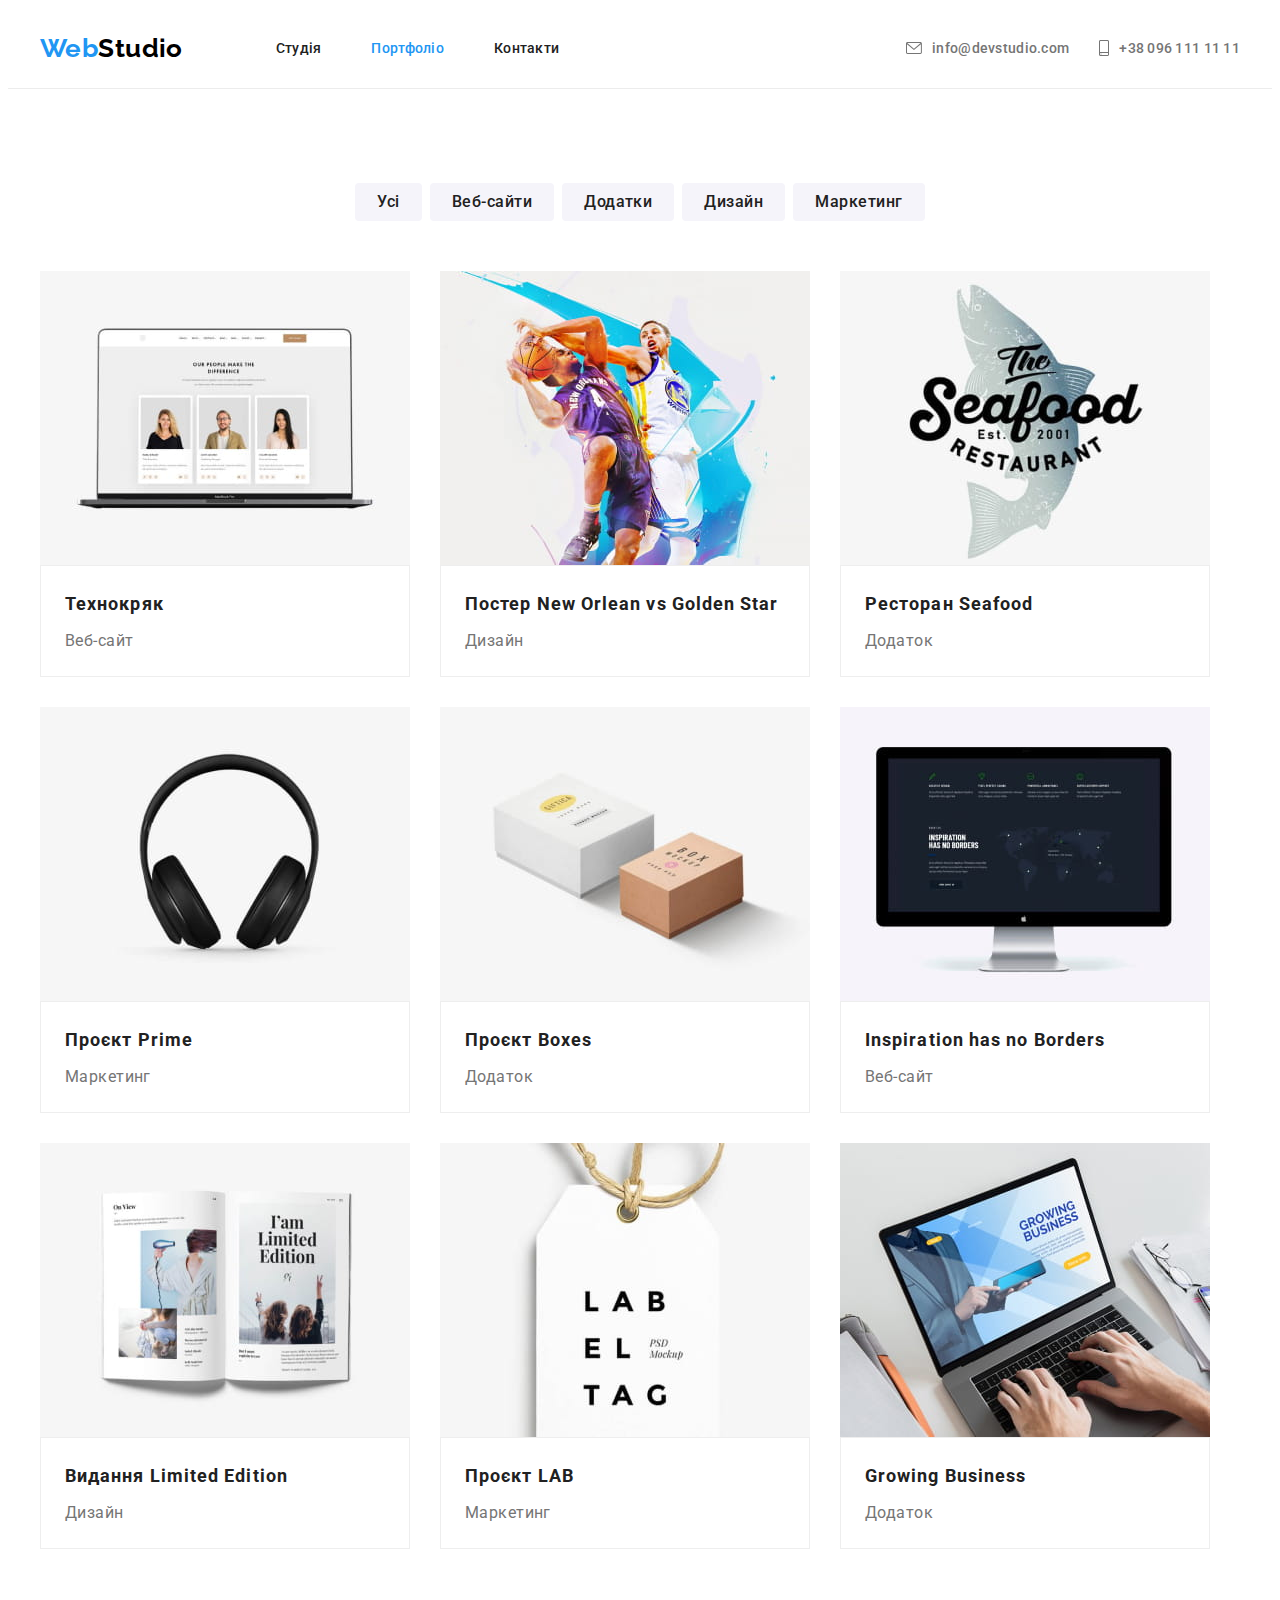
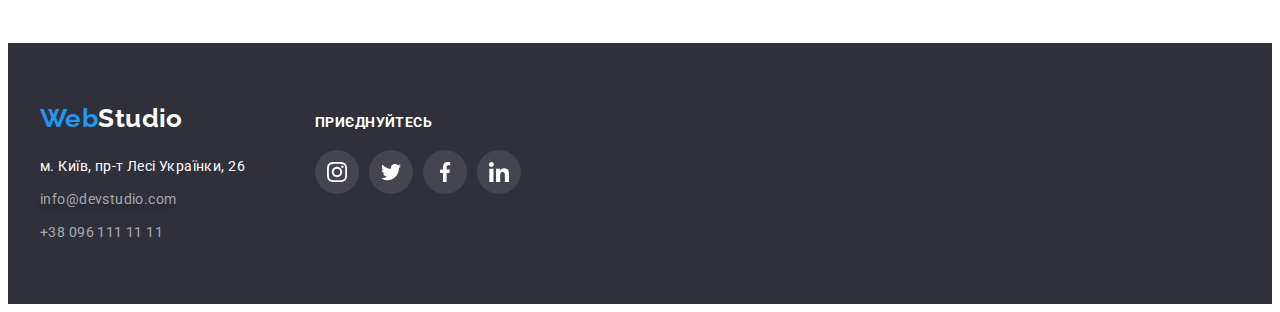
==== portfolio.html @ f2ac4318 "Initial commit" ====
<!DOCTYPE html>
<html lang="uk">
  <head>
    <meta charset="UTF-8" />
    <meta http-equiv="X-UA-Compatible" content="IE=edge" />
    <meta name="viewport" content="width=device-width, initial-scale=1.0" />
    <!-- Favicon end -->
    <title>Portfolio</title>
    <!-- Fonts -->
    <link rel="preconnect" href="https://fonts.googleapis.com" />
    <link rel="preconnect" href="https://fonts.gstatic.com" crossorigin />
    <link
      href="https://fonts.googleapis.com/css2?family=Raleway:wght@700&family=Roboto:wght@400;500;700;900&display=swap"
      rel="stylesheet"
    />
    <!-- Modern-normalize -->
    <link
      rel="stylesheet"
      href="https://cdnjs.cloudflare.com/ajax/libs/modern-normalize/1.1.0/modern-normalize.min.css"
      integrity="sha512-wpPYUAdjBVSE4KJnH1VR1HeZfpl1ub8YT/NKx4PuQ5NmX2tKuGu6U/JRp5y+Y8XG2tV+wKQpNHVUX03MfMFn9Q=="
      crossorigin="anonymous"
      referrerpolicy="no-referrer"
    />
    <!-- Custom styles -->
    <link rel="stylesheet" href="./css/styles.css" />
  </head>
  <body>
    <header class="header header-portfolio">
      <div class="container header-container">
        <a class="link-logo" href="./index.html">Web<span class="word">Studio</span></a>
        <nav class="nav">
          <ul class="list header-list">
            <li class="list-item"><a class="link-nav link" href="./index.html">Студія</a></li>
            <li class="list-item"
              ><a class="link-nav active link" href="./portfolio.html">Портфоліо</a></li
            >
            <li class="list-item"><a class="link-nav link" href="#contacts">Контакти</a></li>
          </ul>
        </nav>
        <div class="header-group">
          <ul class="header-contacts list">
            <li class="header-contacts-item">
              <a class="header-contacts-link link" href="mailto:info@devstudio.com">
                <svg class="contacts-icon" width="16" height="12">
                  <use class="contacts-icon" href="./images/icons.svg#envelope"></use>
                </svg>
                info@devstudio.com
              </a>
            </li>
            <li class="header-contacts-item">
              <a class="header-contacts-link link" href="tel:+380961111111">
                <svg class="contacts-icon" width="10" height="16">
                  <use href="./images/icons.svg#smartphone"></use>
                </svg>
                +38 096 111 11 11
              </a>
            </li>
          </ul>
        </div>
      </div>
    </header>
    <main>
      <!-- Секція портфоліо -->
      <section class="section section-portfolio">
        <div class="container portfolio-container">
          <h1 class="visually-hidden">Портфоліо</h1>
          <ul class="list list-btn-portfolio">
            <li class="list-btn-item"><button class="item-btn btn" type="button">Усі</button></li>
            <li class="list-btn-item"
              ><button class="item-btn btn" type="button">Веб-сайти</button></li
            >
            <li class="list-btn-item"
              ><button class="item-btn btn" type="button">Додатки</button></li
            >
            <li class="list-btn-item"
              ><button class="item-btn btn" type="button">Дизайн</button></li
            >
            <li class="list-btn-item"
              ><button class="item-btn btn" type="button">Маркетинг</button></li
            >
          </ul>
          <ul class="list portfolio-card">
            <li class="card-item">
              <a
                class="portfolio-card-link link"
                href="#"
                target="_blank"
                rel="noopener noreferrer"
              >
                <img
                  class="img"
                  src="./images/портфоліо/img-1.jpg"
                  alt="people who working in our company"
                  width="370"
                  height="294"
                />
                <div class="portfolio-card-container">
                  <h2 class="img-name">Технокряк</h2>
                  <p class="subtitle-img">Веб-сайт</p>
                </div>
              </a>
            </li>
            <li class="card-item">
              <a
                class="portfolio-card-link link"
                href="#"
                target="_blank"
                rel="noopener noreferrer"
              >
                <img
                  class="img"
                  src="./images/портфоліо/img-2.jpg"
                  alt="two men are plaing basketball"
                  width="370"
                  height="294"
                />
                <div class="portfolio-card-container">
                  <h2 class="img-name">Постер <span lang="en">New Orlean vs Golden Star</span></h2>
                  <p class="subtitle-img">Дизайн</p>
                </div>
              </a>
            </li>
            <li class="card-item">
              <a
                class="portfolio-card-link link"
                href="#"
                target="_blank"
                rel="noopener noreferrer"
              >
                <img
                  class="img"
                  src="./images/портфоліо/img-3.jpg"
                  alt="seafoot restaurant logo"
                  width="370"
                  height="294"
                />
                <div class="portfolio-card-container">
                  <h2 class="img-name">Ресторан <span lang="en">Seafood</span></h2>
                  <p class="subtitle-img">Додаток</p>
                </div>
              </a>
            </li>
            <li class="card-item">
              <a
                class="portfolio-card-link link"
                href="#"
                target="_blank"
                rel="noopener noreferrer"
              >
                <img
                  class="img"
                  src="./images/портфоліо/img-4.jpg"
                  alt="headphones"
                  width="370"
                  height="294"
                />
                <div class="portfolio-card-container">
                  <h2 class="img-name">Проєкт <span lang="en">Prime</span></h2>
                  <p class="subtitle-img">Маркетинг</p>
                </div>
              </a>
            </li>
            <li class="card-item">
              <a
                class="portfolio-card-link link"
                href="#"
                target="_blank"
                rel="noopener noreferrer"
              >
                <img
                  class="img"
                  src="./images/портфоліо/img-5.jpg"
                  alt="two boxes"
                  width="370"
                  height="294"
                />
                <div class="portfolio-card-container">
                  <h2 class="img-name">Проєкт <span lang="en">Boxes</span></h2>
                  <p class="subtitle-img">Додаток</p>
                </div>
              </a>
            </li>
            <li class="card-item">
              <a
                class="portfolio-card-link link"
                href="#"
                target="_blank"
                rel="noopener noreferrer"
              >
                <img
                  class="img"
                  src="./images/портфоліо/img-6.jpg"
                  alt="the monitor"
                  width="370"
                  height="294"
                />
                <div class="portfolio-card-container">
                  <h2 class="img-name"><span lang="en">Inspiration has no Borders</span></h2>
                  <p class="subtitle-img">Веб-сайт</p>
                </div>
              </a>
            </li>
            <li class="card-item">
              <a
                class="portfolio-card-link link"
                href="#"
                target="_blank"
                rel="noopener noreferrer"
              >
                <img
                  class="img"
                  src="./images/портфоліо/img-7.jpg"
                  alt="the magazin"
                  width="370"
                  height="294"
                />
                <div class="portfolio-card-container">
                  <h2 class="img-name">Видання <span lang="en">Limited Edition</span></h2>
                  <p class="subtitle-img">Дизайн</p>
                </div>
              </a>
            </li>
            <li class="card-item">
              <a
                class="portfolio-card-link link"
                href="#"
                target="_blank"
                rel="noopener noreferrer"
              >
                <img
                  class="img"
                  src="./images/портфоліо/img-8.jpg"
                  alt="the label"
                  width="370"
                  height="294"
                />
                <div class="portfolio-card-container">
                  <h2 class="img-name">Проєкт <span lang="en">LAB</span></h2>
                  <p class="subtitle-img">Маркетинг</p>
                </div>
              </a>
            </li>
            <li class="card-item">
              <a
                class="portfolio-card-link link"
                href="#"
                target="_blank"
                rel="noopener noreferrer"
              >
                <img
                  class="img"
                  src="./images/портфоліо/img-9.jpg"
                  alt="the laptop"
                  width="370"
                  height="294"
                />
                <div class="portfolio-card-container">
                  <h2 class="img-name"><span lang="en">Growing Business</span></h2>
                  <p class="subtitle-img">Додаток</p>
                </div>
              </a>
            </li>
          </ul>
        </div>
      </section>
    </main>
    <!-- Footer -->
    <footer class="footer">
      <div class="container footer-container">
        <div class="container-address">
          <a class="link-logo" href="./index.html">Web<span class="word">Studio</span></a>
          <address class="contacts-address" id="contacts">
            <ul class="list contacts-list">
              <li class="contacts-item">
                <a
                  class="link-address link"
                  href="https://goo.gl/maps/eVXacCDSB5PppbcJ8"
                  target="_blank"
                  rel="noopener noreferrer"
                >
                  м. Київ, пр-т Лесі Українки, 26
                </a>
              </li>
              <li class="contacts-item">
                <a class="link-mail link" href="mailto:info@devstudio.com">info@devstudio.com</a>
              </li>
              <li class="contacts-item">
                <a class="link-tel link" href="tel:+380961111111">+38 096 111 11 11</a>
              </li>
            </ul>
          </address>
        </div>
        <div>
          <p class="desc footer-desc">приєднуйтесь</p>
          <ul class="footer-icon-list list">
            <li class="footer-icon-item">
              <a
                class="footer-icon-link link"
                href="https://instagram.com"
                target="_blank"
                rel="noopener noreferrer"
                aria-label="Instagram"
              >
                <svg class="footer-icon" width="20" height="20">
                  <use href="./images/icons.svg#instagram"></use>
                </svg>
              </a>
            </li>
            <li class="footer-icon-item">
              <a
                class="footer-icon-link link"
                href="https://twitter.com"
                target="_blank"
                rel="noopener noreferrer"
                aria-label="twitter"
              >
                <svg class="footer-icon" width="20" height="20">
                  <use href="./images/icons.svg#twitter"></use>
                </svg>
              </a>
            </li>
            <li class="footer-icon-item">
              <a
                class="footer-icon-link link"
                href="https://facebook.com"
                target="_blank"
                rel="noopener noreferrer"
                aria-label="facebook"
              >
                <svg class="footer-icon" width="20" height="20">
                  <use href="./images/icons.svg#facebook"></use>
                </svg>
              </a>
            </li>
            <li class="footer-icon-item">
              <a
                class="footer-icon-link link"
                href="https://linkedin.com"
                target="_blank"
                rel="noopener noreferrer"
                aria-label="linkedin"
              >
                <svg class="footer-icon" width="20" height="20">
                  <use href="./images/icons.svg#linkedin"></use>
                </svg>
              </a>
            </li>
          </ul>
        </div>
      </div>
    </footer>
  </body>
</html>
---- css/styles.css ----
:root {
  /* Fonts */
  --main-font: Roboto, sans-serif;
  --secondary-font: Raleway, sans-serif;

  /* Text colors */
  --main-txt-cl: #212121;
  --accent-txt-cl: #2196f3;
  --secondary-txt-cl: #757575;
  --white-txt-cl: #ffffff;
  --black-txt-cl: #000000;
  --white-txt-cl-60: rgba(255, 255, 255, 0.6);

  /* Background colors */
  --accent-bg-cl: #2196f3;
  --main-bg-cl: #2f303a;
  --secondary-bg-cl: #f5f5f5;
  --light-bg-cl: #f5f4fa;
  --white-bg-cl: #ffffff;

  /* Icons colors */
  --light-ic-cl: #afb1b8;
  --grey-ic-cl: #444551;

  /* Others */
}

body {
  font-family: var(--main-font);
  color: var(--main-txt-cl);
  background-color: #ffffff;
  font-size: 14px;
  letter-spacing: 0.03em;
}

/* Resert */
h1,
h2,
h3,
h4,
h5,
h6,
p {
  margin: 0;
}

address {
  font-style: normal;
}

button {
  display: block;
  cursor: pointer;
  border: none;
  border-radius: 4px;
}

.section {
  padding-top: 94px;
  padding-bottom: 94px;
}

.container {
  width: 1200px;
  padding-left: 15px;
  padding-right: 15px;
  margin-left: auto;
  margin-right: auto;
}

img {
  display: block;
  max-width: 100%;
  height: auto;
}

.visually-hidden {
  position: absolute;
  width: 1px;
  height: 1px;
  margin: -1px;
  border: 0;
  padding: 0;

  white-space: nowrap;
  clip-path: inset(100%);
  clip: rect(0 0 0 0);
  overflow: hidden;
}

.link,
.link-logo {
  text-decoration: none;
  color: currentColor;
}

.list {
  list-style: none;

  margin: 0;
  padding: 0;
}

/* header */

.header-container {
  display: flex;
  align-items: center;
}

.header .link-logo {
  font-family: var(--secondary-font);
  font-weight: 700;
  font-size: 26px;
  line-height: calc(31 / 26);
  color: var(--accent-txt-cl);

  margin-right: 93px;
}

.word {
  color: var(--black-txt-cl);
}

.header .nav {
  margin-right: auto;
}

.header-list {
  display: flex;
  align-items: center;
  gap: 50px;
}

.header .link {
  display: flex;
  align-items: center;

  font-weight: 500;
  line-height: calc(16 / 14);
  letter-spacing: 0.02em;

  padding-top: 32px;
  padding-bottom: 32px;
}

.header .link:hover,
.header .link:focus {
  color: var(--accent-txt-cl);
}

.header-contacts {
  display: flex;
  align-items: center;
  gap: 30px;
}

.header-group .link {
  color: var(--secondary-txt-cl);
}

.link-nav.active {
  color: var(--accent-txt-cl);
}

.header-group .link:hover,
.header-group .link:focus {
  color: var(--accent-txt-cl);
  text-shadow: 0px 4px 4px rgba(0, 0, 0, 0.25);
}

.header-contacts-link {
  display: flex;
  align-items: baseline;
}

.contacts-icon {
  margin-right: 10px;
  fill: currentColor;
}

/* Герой */

.section-hero {
  height: 600px;
  max-width: 1600px;

  background-image: linear-gradient(to right, rgba(47, 48, 58, 0.4), rgba(47, 48, 58, 0.4)),
    url(../images/герой/hero.jpg);
  background-size: cover;
  background-position: center;
  background-repeat: no-repeat;
  background-color: var(--main-bg-cl);

  padding-top: 200px;
  padding-bottom: 200px;
  margin-right: auto;
  margin-left: auto;
}

.main-title {
  font-weight: 900;
  font-size: 44px;
  line-height: calc(60 / 44);
  text-align: center;
  letter-spacing: 0.06em;
  text-transform: uppercase;

  width: 696px;

  color: var(--white-txt-cl);

  margin: 0 auto;
  margin-bottom: 30px;
}

.btn {
  font-family: inherit;
  font-weight: 700;
  font-size: 16px;
  line-height: calc(30 / 16);
  letter-spacing: 0.06em;

  background-color: var(--accent-txt-cl);
  color: var(--white-txt-cl);
  border-color: transparent;
}

.section-hero .btn {
  min-width: 216px;

  box-shadow: 0px 4px 4px rgba(0, 0, 0, 0.15);

  margin: 0 auto;
  padding: 10px 32px;
}

/* Особливості */

.features-list {
  display: flex;
  gap: 30px;
}

.features-box {
  display: flex;
  align-items: center;
  justify-content: center;

  width: 270px;
  height: 120px;

  background-color: var(--light-bg-cl);

  margin-bottom: 30px;
}

.section-features .title {
  font-weight: 700;
  line-height: calc(16 / 14);
  text-transform: uppercase;
  font-size: 14px;

  margin-bottom: 10px;
}

.section-features .desc {
  line-height: calc(24 / 14);

  color: var(--secondary-txt-cl);
}

.section-features .list-item {
  width: 270px;
}

/* Чим ми займаємося */

.section-work {
  padding-top: 0;
}

.section-work .section-title {
  font-weight: 700;
  font-size: 36px;
  line-height: calc(42 / 36);
  text-align: center;

  margin-bottom: 50px;
}

.work-list {
  display: flex;
  gap: 30px;
}

/* Наша команда */

.section-team {
  background-color: var(--light-bg-cl);
}

.section-team .section-title {
  font-weight: 700;
  font-size: 36px;
  line-height: calc(42 / 36);
  text-align: center;

  margin-bottom: 50px;
}

.team-list {
  display: flex;
  gap: 30px;
}

.team-item {
  background: var(--white-bg-cl);
  box-shadow: 0px 1px 3px rgba(0, 0, 0, 0.12), 0px 1px 1px rgba(0, 0, 0, 0.14),
    0px 2px 1px rgba(0, 0, 0, 0.2);

  border-radius: 0px 0px 4px 4px;
}

.team-name-container {
  padding-top: 30px;
  padding-bottom: 30px;
}

.section-team .team-name {
  font-weight: 500;
  font-size: 16px;
  line-height: calc(19 / 16);
  text-align: center;
  letter-spacing: 0.03em;

  margin-bottom: 10px;
}

.section-team .subtitle {
  font-size: 16px;
  line-height: calc(19 / 16);
  text-align: center;

  color: var(--secondary-txt-cl);

  margin-bottom: 16px;
}

.socials {
  display: flex;
  gap: 10px;
  justify-content: center;
}

.socials-link {
  display: flex;
  justify-content: center;
  align-items: center;

  width: 44px;
  height: 44px;

  color: var(--light-ic-cl);
  background-color: var(--white-bg-cl);

  border-radius: 50%;
}

.socials-icon {
  fill: currentColor;
}

.socials-link:hover,
.socials-link:focus {
  color: var(--white-bg-cl);
  background-color: var(--accent-bg-cl);
}

/* Постійні клієнти */

.section-clients .section-title {
  font-weight: 700;
  font-size: 36px;
  line-height: calc(42 / 36);
  text-align: center;

  margin-bottom: 50px;
}

.clients-list {
  display: flex;
  gap: 30px;

  margin-right: auto;
  margin-left: auto;
}

.client-link {
  display: flex;
  justify-content: center;
  align-items: center;

  width: 170px;
  height: 92px;

  border: 1px solid var(--light-ic-cl);
  color: var(--light-ic-cl);
  background-color: var(--white-bg-cl);

  border-radius: 4px;
}

.clients-icon {
  fill: currentColor;
}

.client-link:hover,
.client-link:focus {
  color: var(--accent-txt-cl);
  border: 1px solid var(--accent-bg-cl);
}

/* footer */

.footer {
  background-color: var(--main-bg-cl);

  padding-top: 60px;
  padding-bottom: 60px;
}

.footer-container {
  display: flex;
  align-items: baseline;
}

.container-address {
  margin-right: 70px;
}

.footer .link-logo {
  display: block;

  font-family: var(--secondary-font);
  font-weight: 700;
  font-size: 26px;
  line-height: calc(31 / 26);

  color: var(--accent-txt-cl);

  margin-bottom: 20px;
}

.footer .word {
  color: var(--white-txt-cl);
}

.contacts-address {
  line-height: calc(24 / 14);
}

.contacts-item:not(:last-child) {
  margin-bottom: 9px;
}

.link-address {
  color: var(--white-txt-cl);
}

.link-mail {
  color: var(--white-txt-cl-60);

  text-shadow: 0px 4px 4px rgba(0, 0, 0, 0.25);
}

.link-tel {
  color: var(--white-txt-cl-60);
}

.footer .link:hover,
.footer .link:focus {
  color: var(--accent-txt-cl);
}

.footer-desc {
  font-weight: 700;
  line-height: calc(16 / 14);
  text-transform: uppercase;

  color: var(--white-txt-cl);

  margin-bottom: 20px;
}

.footer-icon-list {
  display: flex;
  gap: 10px;
}

.footer-icon-link {
  display: flex;
  justify-content: center;
  align-items: center;

  width: 44px;
  height: 44px;

  background-color: var(--grey-ic-cl);

  border-radius: 50%;
}

.footer-icon-link:hover,
.footer-icon-link:focus {
  background-color: var(--accent-bg-cl);
}

.footer-icon {
  fill: var(--white-txt-cl);
}

/* Портфоліо */

.header-portfolio {
  border-bottom: 1px solid #ececec;
}

.list-btn-portfolio {
  display: flex;
  gap: 8px;
  justify-content: center;

  margin-bottom: 50px;
}

.item-btn {
  font-weight: 500;
  font-size: 16px;
  line-height: calc(26 / 16);
  letter-spacing: 0.03em;
  text-align: center;

  color: var(--main-txt-cl);
  background-color: var(--light-bg-cl);

  padding: 6px 22px;
}

.item-btn:hover,
.item-btn:focus {
  color: var(--white-txt-cl);
  background-color: var(--accent-bg-cl);
  box-shadow: 0px 3px 1px rgba(0, 0, 0, 0.1), 0px 1px 2px rgba(0, 0, 0, 0.08),
    0px 2px 2px rgba(0, 0, 0, 0.12);
}

.portfolio-card {
  display: flex;
  flex-wrap: wrap;
  gap: 30px;
}

.portfolio-card-container {
  background: var(--white-bg-cl);

  border: 1px solid #eeeeee;

  padding-top: 20px;
  padding-right: 24px;
  padding-bottom: 20px;
  padding-left: 24px;
}

.portfolio-card-link {
  display: block;
}

.portfolio-card-link:hover,
.portfolio-card-link:focus {
  box-shadow: 0px 1px 1px rgba(0, 0, 0, 0.12), 0px 4px 4px rgba(0, 0, 0, 0.06),
    1px 4px 6px rgba(0, 0, 0, 0.16);
}

.img-name {
  font-weight: 700;
  font-size: 18px;
  line-height: calc(36 / 18);
  letter-spacing: 0.06em;

  margin-bottom: 4px;
}

.subtitle-img {
  font-size: 16px;
  line-height: calc(30 / 16);

  color: var(--secondary-txt-cl);
}
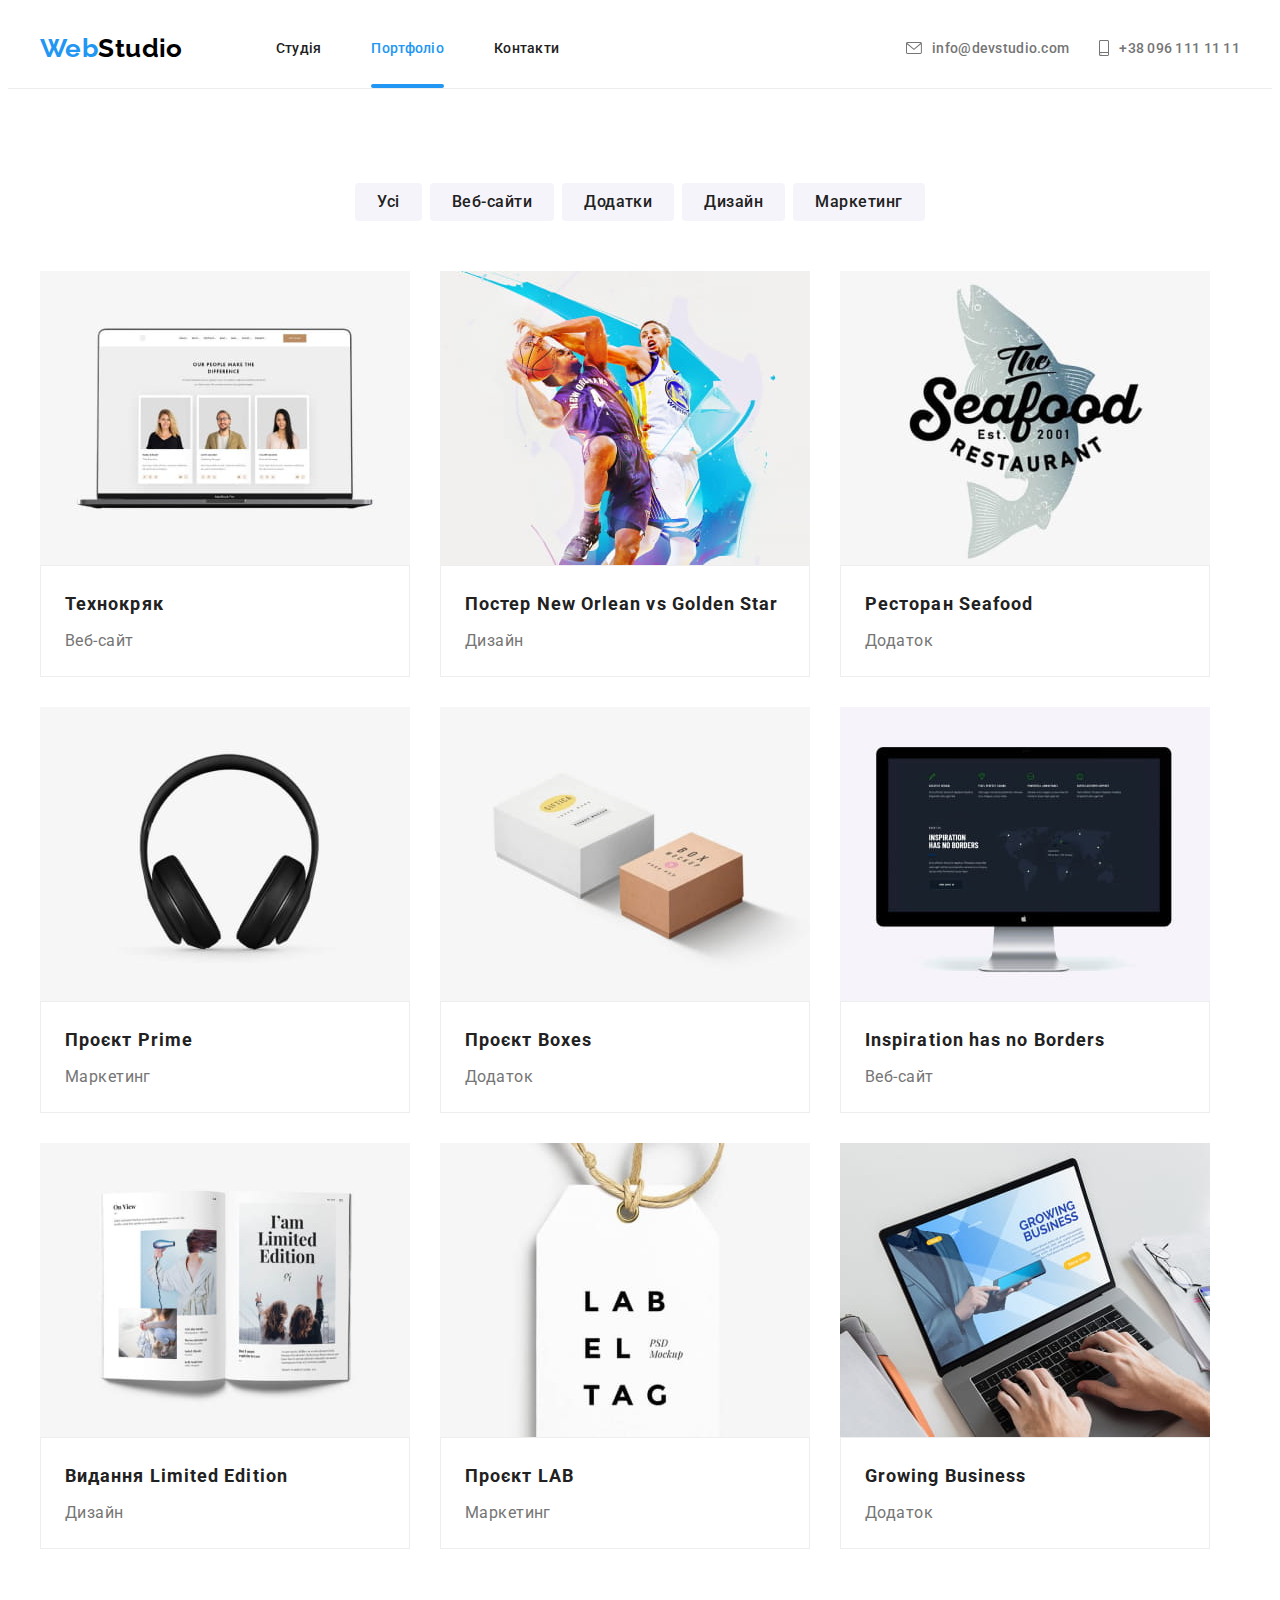
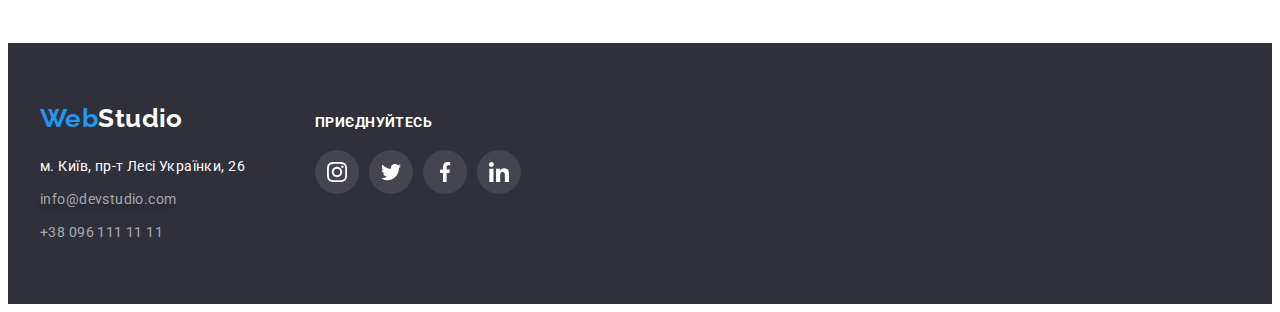
==== commit 4557791b: "End hw" ====
--- a/portfolio.html
+++ b/portfolio.html
@@ -87,13 +87,22 @@
                 target="_blank"
                 rel="noopener noreferrer"
               >
-                <img
-                  class="img"
-                  src="./images/портфоліо/img-1.jpg"
-                  alt="people who working in our company"
-                  width="370"
-                  height="294"
-                />
+                <div class="portfolio-thumb">
+                  <img
+                    class="img"
+                    src="./images/портфоліо/img-1.jpg"
+                    alt="people who working in our company"
+                    width="370"
+                    height="294"
+                  />
+                  <div class="overlay">
+                    <p class="overlay-desc"
+                      >Ресурс пропонує комплексні пропозиції з різним рівнем функціоналу та
+                      сервісів. Все це дозволить відвідувачу отримати вичерпні відомості про
+                      компанію чи приватну особу.</p
+                    >
+                  </div>
+                </div>
                 <div class="portfolio-card-container">
                   <h2 class="img-name">Технокряк</h2>
                   <p class="subtitle-img">Веб-сайт</p>
@@ -107,13 +116,22 @@
                 target="_blank"
                 rel="noopener noreferrer"
               >
-                <img
-                  class="img"
-                  src="./images/портфоліо/img-2.jpg"
-                  alt="two men are plaing basketball"
-                  width="370"
-                  height="294"
-                />
+                <div class="portfolio-thumb">
+                  <img
+                    class="img"
+                    src="./images/портфоліо/img-2.jpg"
+                    alt="two men are plaing basketball"
+                    width="370"
+                    height="294"
+                  />
+                  <div class="overlay">
+                    <p class="overlay-desc"
+                      >Ресурс пропонує комплексні пропозиції з різним рівнем функціоналу та
+                      сервісів. Все це дозволить відвідувачу отримати вичерпні відомості про
+                      компанію чи приватну особу.</p
+                    >
+                  </div>
+                </div>
                 <div class="portfolio-card-container">
                   <h2 class="img-name">Постер <span lang="en">New Orlean vs Golden Star</span></h2>
                   <p class="subtitle-img">Дизайн</p>
@@ -127,13 +145,22 @@
                 target="_blank"
                 rel="noopener noreferrer"
               >
-                <img
-                  class="img"
-                  src="./images/портфоліо/img-3.jpg"
-                  alt="seafoot restaurant logo"
-                  width="370"
-                  height="294"
-                />
+                <div class="portfolio-thumb">
+                  <img
+                    class="img"
+                    src="./images/портфоліо/img-3.jpg"
+                    alt="seafoot restaurant logo"
+                    width="370"
+                    height="294"
+                  />
+                  <div class="overlay">
+                    <p class="overlay-desc"
+                      >Ресурс пропонує комплексні пропозиції з різним рівнем функціоналу та
+                      сервісів. Все це дозволить відвідувачу отримати вичерпні відомості про
+                      компанію чи приватну особу.</p
+                    >
+                  </div>
+                </div>
                 <div class="portfolio-card-container">
                   <h2 class="img-name">Ресторан <span lang="en">Seafood</span></h2>
                   <p class="subtitle-img">Додаток</p>
@@ -147,13 +174,22 @@
                 target="_blank"
                 rel="noopener noreferrer"
               >
-                <img
-                  class="img"
-                  src="./images/портфоліо/img-4.jpg"
-                  alt="headphones"
-                  width="370"
-                  height="294"
-                />
+                <div class="portfolio-thumb">
+                  <img
+                    class="img"
+                    src="./images/портфоліо/img-4.jpg"
+                    alt="headphones"
+                    width="370"
+                    height="294"
+                  />
+                  <div class="overlay">
+                    <p class="overlay-desc"
+                      >Ресурс пропонує комплексні пропозиції з різним рівнем функціоналу та
+                      сервісів. Все це дозволить відвідувачу отримати вичерпні відомості про
+                      компанію чи приватну особу.</p
+                    >
+                  </div>
+                </div>
                 <div class="portfolio-card-container">
                   <h2 class="img-name">Проєкт <span lang="en">Prime</span></h2>
                   <p class="subtitle-img">Маркетинг</p>
@@ -167,13 +203,22 @@
                 target="_blank"
                 rel="noopener noreferrer"
               >
-                <img
-                  class="img"
-                  src="./images/портфоліо/img-5.jpg"
-                  alt="two boxes"
-                  width="370"
-                  height="294"
-                />
+                <div class="portfolio-thumb">
+                  <img
+                    class="img"
+                    src="./images/портфоліо/img-5.jpg"
+                    alt="two boxes"
+                    width="370"
+                    height="294"
+                  />
+                  <div class="overlay">
+                    <p class="overlay-desc"
+                      >Ресурс пропонує комплексні пропозиції з різним рівнем функціоналу та
+                      сервісів. Все це дозволить відвідувачу отримати вичерпні відомості про
+                      компанію чи приватну особу.</p
+                    >
+                  </div>
+                </div>
                 <div class="portfolio-card-container">
                   <h2 class="img-name">Проєкт <span lang="en">Boxes</span></h2>
                   <p class="subtitle-img">Додаток</p>
@@ -187,13 +232,22 @@
                 target="_blank"
                 rel="noopener noreferrer"
               >
-                <img
-                  class="img"
-                  src="./images/портфоліо/img-6.jpg"
-                  alt="the monitor"
-                  width="370"
-                  height="294"
-                />
+                <div class="portfolio-thumb">
+                  <img
+                    class="img"
+                    src="./images/портфоліо/img-6.jpg"
+                    alt="the monitor"
+                    width="370"
+                    height="294"
+                  />
+                  <div class="overlay">
+                    <p class="overlay-desc"
+                      >Ресурс пропонує комплексні пропозиції з різним рівнем функціоналу та
+                      сервісів. Все це дозволить відвідувачу отримати вичерпні відомості про
+                      компанію чи приватну особу.</p
+                    >
+                  </div>
+                </div>
                 <div class="portfolio-card-container">
                   <h2 class="img-name"><span lang="en">Inspiration has no Borders</span></h2>
                   <p class="subtitle-img">Веб-сайт</p>
@@ -207,13 +261,22 @@
                 target="_blank"
                 rel="noopener noreferrer"
               >
-                <img
-                  class="img"
-                  src="./images/портфоліо/img-7.jpg"
-                  alt="the magazin"
-                  width="370"
-                  height="294"
-                />
+                <div class="portfolio-thumb">
+                  <img
+                    class="img"
+                    src="./images/портфоліо/img-7.jpg"
+                    alt="the magazin"
+                    width="370"
+                    height="294"
+                  />
+                  <div class="overlay">
+                    <p class="overlay-desc"
+                      >Ресурс пропонує комплексні пропозиції з різним рівнем функціоналу та
+                      сервісів. Все це дозволить відвідувачу отримати вичерпні відомості про
+                      компанію чи приватну особу.</p
+                    >
+                  </div>
+                </div>
                 <div class="portfolio-card-container">
                   <h2 class="img-name">Видання <span lang="en">Limited Edition</span></h2>
                   <p class="subtitle-img">Дизайн</p>
@@ -227,13 +290,22 @@
                 target="_blank"
                 rel="noopener noreferrer"
               >
-                <img
-                  class="img"
-                  src="./images/портфоліо/img-8.jpg"
-                  alt="the label"
-                  width="370"
-                  height="294"
-                />
+                <div class="portfolio-thumb">
+                  <img
+                    class="img"
+                    src="./images/портфоліо/img-8.jpg"
+                    alt="the label"
+                    width="370"
+                    height="294"
+                  />
+                  <div class="overlay">
+                    <p class="overlay-desc"
+                      >Ресурс пропонує комплексні пропозиції з різним рівнем функціоналу та
+                      сервісів. Все це дозволить відвідувачу отримати вичерпні відомості про
+                      компанію чи приватну особу.</p
+                    >
+                  </div>
+                </div>
                 <div class="portfolio-card-container">
                   <h2 class="img-name">Проєкт <span lang="en">LAB</span></h2>
                   <p class="subtitle-img">Маркетинг</p>
@@ -247,13 +319,22 @@
                 target="_blank"
                 rel="noopener noreferrer"
               >
-                <img
-                  class="img"
-                  src="./images/портфоліо/img-9.jpg"
-                  alt="the laptop"
-                  width="370"
-                  height="294"
-                />
+                <div class="portfolio-thumb">
+                  <img
+                    class="img"
+                    src="./images/портфоліо/img-9.jpg"
+                    alt="the laptop"
+                    width="370"
+                    height="294"
+                  />
+                  <div class="overlay">
+                    <p class="overlay-desc"
+                      >Ресурс пропонує комплексні пропозиції з різним рівнем функціоналу та
+                      сервісів. Все це дозволить відвідувачу отримати вичерпні відомості про
+                      компанію чи приватну особу.</p
+                    >
+                  </div>
+                </div>
                 <div class="portfolio-card-container">
                   <h2 class="img-name"><span lang="en">Growing Business</span></h2>
                   <p class="subtitle-img">Додаток</p>
--- a/css/styles.css
+++ b/css/styles.css
@@ -142,6 +142,10 @@
 
   padding-top: 32px;
   padding-bottom: 32px;
+
+  transition-property: color;
+  transition-duration: 250ms;
+  transition-timing-function: cubic-bezier(0.4, 0, 0.2, 1);
 }
 
 .header .link:hover,
@@ -157,10 +161,29 @@
 
 .header-group .link {
   color: var(--secondary-txt-cl);
+
+  transition-property: color, text-shadow;
+  transition-duration: 250ms;
+  transition-timing-function: cubic-bezier(0.4, 0, 0.2, 1);
 }
 
 .link-nav.active {
+  display: block;
   color: var(--accent-txt-cl);
+  padding-bottom: 0;
+}
+
+.link-nav.active::after {
+  content: '';
+  display: block;
+
+  width: 100%;
+  height: 4px;
+  border-radius: 2px;
+
+  background: var(--accent-bg-cl);
+
+  margin-top: 28px;
 }
 
 .header-group .link:hover,
@@ -294,6 +317,27 @@
   gap: 30px;
 }
 
+.list-item-work {
+  position: relative;
+}
+
+.subtitle-work {
+  width: 100%;
+  font-weight: 700;
+  line-height: calc(16 / 14);
+  text-align: center;
+  text-transform: uppercase;
+
+  color: var(--white-txt-cl);
+  background-color: rgba(47, 48, 58, 0.8);
+
+  position: absolute;
+  bottom: 0;
+
+  padding-top: 27px;
+  padding-bottom: 27px;
+}
+
 /* Наша команда */
 
 .section-team {
@@ -365,6 +409,10 @@
   background-color: var(--white-bg-cl);
 
   border-radius: 50%;
+
+  transition-property: color, background-color;
+  transition-duration: 250ms;
+  transition-timing-function: cubic-bezier(0.4, 0, 0.2, 1);
 }
 
 .socials-icon {
@@ -409,6 +457,10 @@
   background-color: var(--white-bg-cl);
 
   border-radius: 4px;
+
+  transition-property: color, border;
+  transition-duration: 250ms;
+  transition-timing-function: cubic-bezier(0.4, 0, 0.2, 1);
 }
 
 .clients-icon {
@@ -478,6 +530,12 @@
   color: var(--white-txt-cl-60);
 }
 
+.footer .link {
+  transition-property: color;
+  transition-duration: 250ms;
+  transition-timing-function: cubic-bezier(0.4, 0, 0.2, 1);
+}
+
 .footer .link:hover,
 .footer .link:focus {
   color: var(--accent-txt-cl);
@@ -509,6 +567,10 @@
   background-color: var(--grey-ic-cl);
 
   border-radius: 50%;
+
+  transition-property: background-color;
+  transition-duration: 250ms;
+  transition-timing-function: cubic-bezier(0.4, 0, 0.2, 1);
 }
 
 .footer-icon-link:hover,
@@ -545,6 +607,10 @@
   background-color: var(--light-bg-cl);
 
   padding: 6px 22px;
+
+  transition-property: color, background-color, box-shadow;
+  transition-duration: 250ms;
+  transition-timing-function: cubic-bezier(0.4, 0, 0.2, 1);
 }
 
 .item-btn:hover,
@@ -561,6 +627,47 @@
   gap: 30px;
 }
 
+.portfolio-thumb {
+  position: relative;
+
+  overflow: hidden;
+}
+
+.overlay {
+  position: absolute;
+  top: 0;
+  left: 0;
+
+  display: flex;
+  justify-content: center;
+  align-items: center;
+
+  transform: translateY(100%);
+
+  width: 100%;
+  height: 100%;
+
+  background-color: rgba(33, 150, 243, 0.9);
+
+  padding: 24px;
+
+  transition-property: transform;
+  transition-duration: 250ms;
+  transition-timing-function: cubic-bezier(0.4, 0, 0.2, 1);
+}
+
+.overlay-desc {
+  font-size: 18px;
+  line-height: calc(28 / 18);
+
+  color: var(--white-txt-cl);
+}
+
+.portfolio-card-link:hover .overlay,
+.portfolio-card-link:focus .overlay {
+  transform: translateY(0);
+}
+
 .portfolio-card-container {
   background: var(--white-bg-cl);
 
@@ -574,6 +681,9 @@
 
 .portfolio-card-link {
   display: block;
+  transition-property: box-shadow;
+  transition-duration: 250ms;
+  transition-timing-function: cubic-bezier(0.4, 0, 0.2, 1);
 }
 
 .portfolio-card-link:hover,
@@ -597,3 +707,56 @@
 
   color: var(--secondary-txt-cl);
 }
+
+/* Modal window */
+
+.backdrop {
+  position: fixed;
+  top: 0;
+  left: 0;
+
+  width: 100%;
+  height: 100%;
+
+  background-color: rgba(0, 0, 0, 0.2);
+}
+
+.backdrop.is-hidden {
+  opacity: 0;
+  pointer-events: none;
+  visibility: hidden;
+}
+
+.modal {
+  position: absolute;
+  top: 50%;
+  left: 50%;
+  transform: translate(-50%, -50%);
+
+  width: 528px;
+  height: 581px;
+
+  background-color: var(--white-bg-cl);
+  box-shadow: 0px 1px 3px rgba(0, 0, 0, 0.12), 0px 1px 1px rgba(0, 0, 0, 0.14),
+    0px 2px 1px rgba(0, 0, 0, 0.2);
+  border-radius: 4px;
+}
+
+.modal-btn {
+  position: absolute;
+  top: 8px;
+  right: 8px;
+
+  display: flex;
+  justify-content: center;
+  align-items: center;
+
+  background-color: var(--white-bg-cl);
+
+  border-radius: 50%;
+  border: 1px solid rgba(0, 0, 0, 0.1);
+
+  cursor: pointer;
+
+  padding: 0;
+}
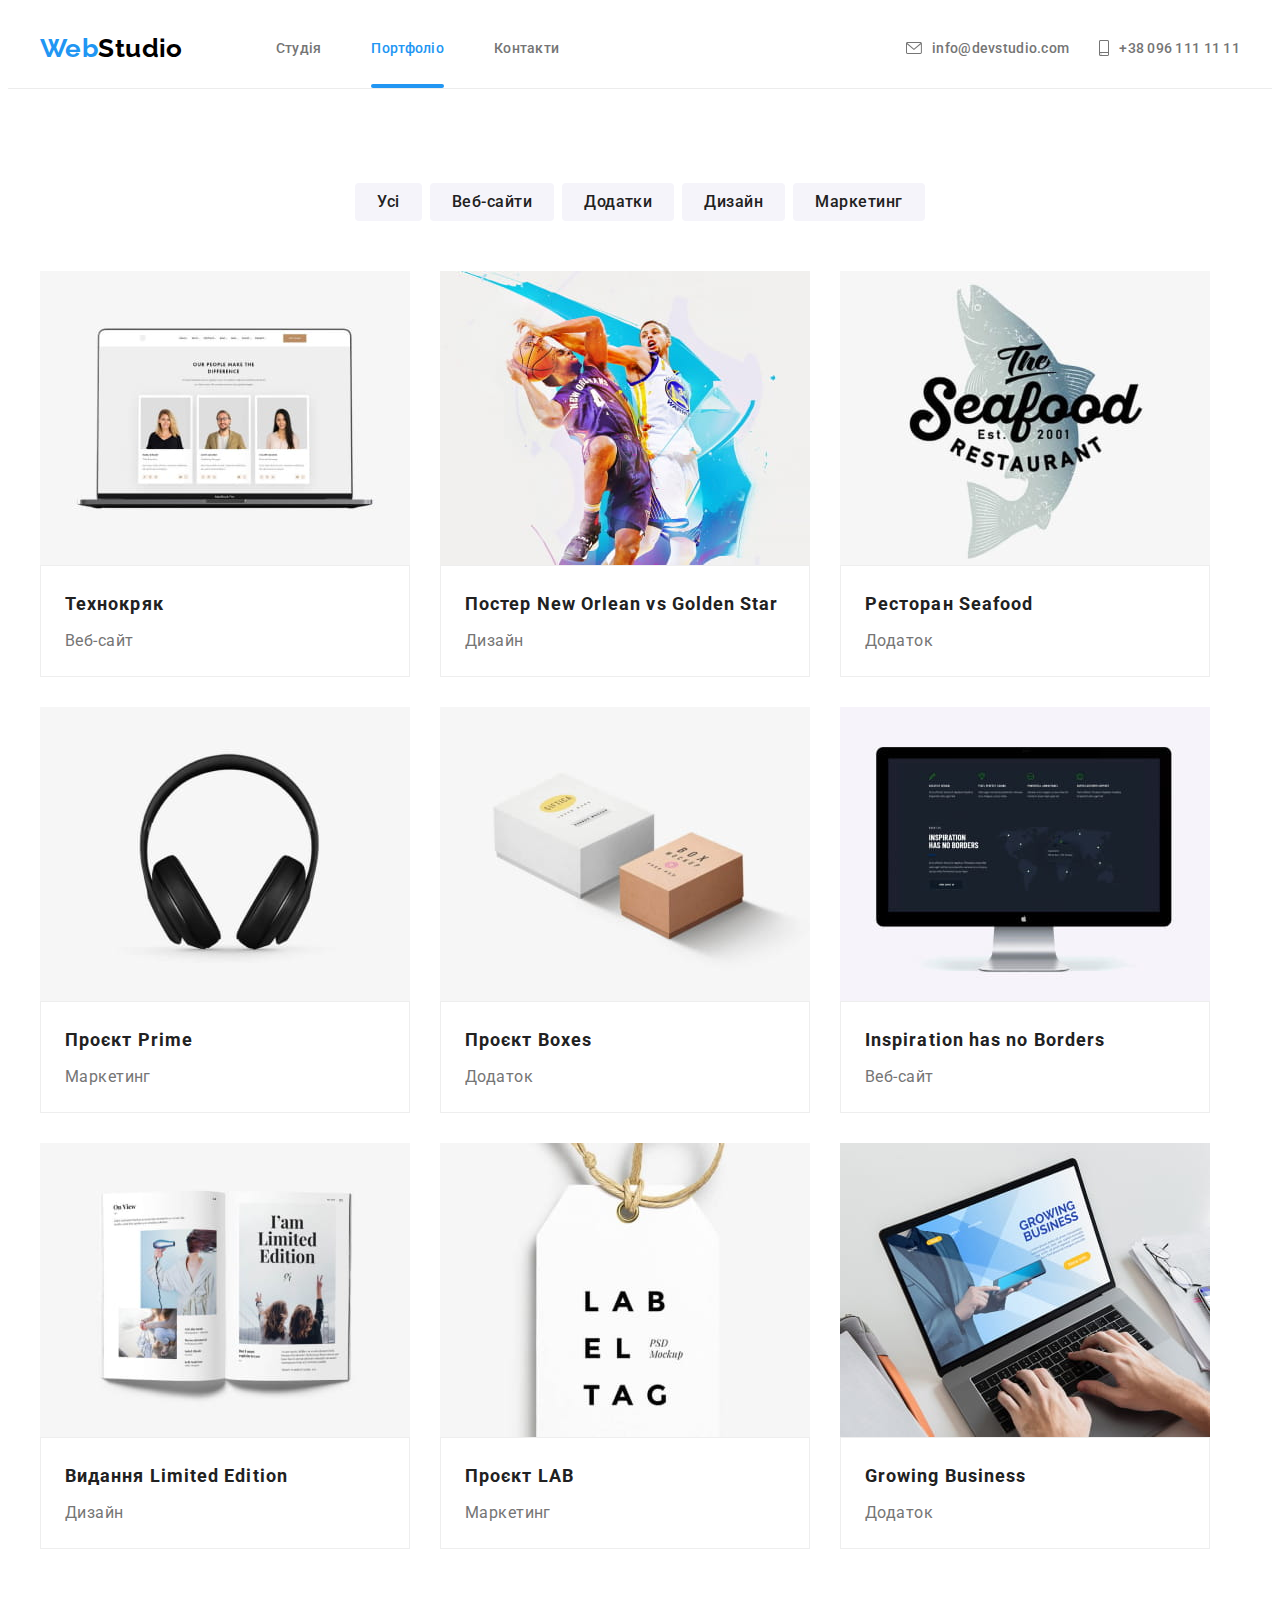
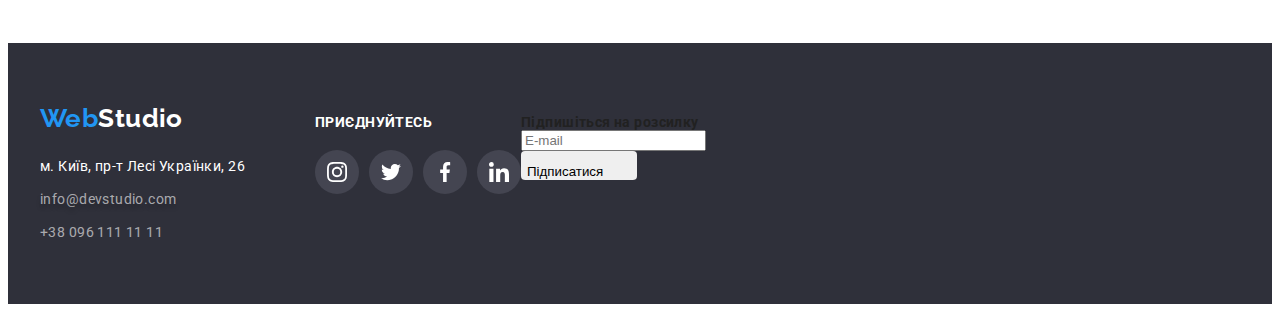
==== commit 5e23f93e: "add forms in html" ====
--- a/portfolio.html
+++ b/portfolio.html
@@ -428,6 +428,18 @@
             </li>
           </ul>
         </div>
+        <form class="subscription">
+          <strong class="subscription-title">Підпишіться на розсилку</strong>
+          <label>
+            <input type="email" name="mail" placeholder="E-mail" required />
+          </label>
+          <button type="submit"
+            >Підписатися
+            <svg width="24" height="24">
+              <use href=""></use>
+            </svg>
+          </button>
+        </form>
       </div>
     </footer>
   </body>
--- a/css/styles.css
+++ b/css/styles.css
@@ -113,6 +113,7 @@
   font-weight: 700;
   font-size: 26px;
   line-height: calc(31 / 26);
+
   color: var(--accent-txt-cl);
 
   margin-right: 93px;
@@ -140,10 +141,12 @@
   line-height: calc(16 / 14);
   letter-spacing: 0.02em;
 
+  color: var(--secondary-txt-cl);
+
   padding-top: 32px;
   padding-bottom: 32px;
 
-  transition-property: color;
+  transition-property: color, text-shadow;
   transition-duration: 250ms;
   transition-timing-function: cubic-bezier(0.4, 0, 0.2, 1);
 }
@@ -151,6 +154,7 @@
 .header .link:hover,
 .header .link:focus {
   color: var(--accent-txt-cl);
+  text-shadow: 0px 4px 4px rgba(0, 0, 0, 0.25);
 }
 
 .header-contacts {
@@ -160,16 +164,18 @@
 }
 
 .header-group .link {
-  color: var(--secondary-txt-cl);
-
-  transition-property: color, text-shadow;
-  transition-duration: 250ms;
-  transition-timing-function: cubic-bezier(0.4, 0, 0.2, 1);
+  /* color: var(--secondary-txt-cl); */
+
+  /* transition-property: color, text-shadow;
+  transition-duration: 250ms;
+  transition-timing-function: cubic-bezier(0.4, 0, 0.2, 1); */
 }
 
 .link-nav.active {
   display: block;
+
   color: var(--accent-txt-cl);
+
   padding-bottom: 0;
 }
 
@@ -188,8 +194,8 @@
 
 .header-group .link:hover,
 .header-group .link:focus {
-  color: var(--accent-txt-cl);
-  text-shadow: 0px 4px 4px rgba(0, 0, 0, 0.25);
+  /* color: var(--accent-txt-cl); */
+  /* text-shadow: 0px 4px 4px rgba(0, 0, 0, 0.25); */
 }
 
 .header-contacts-link {
@@ -322,10 +328,14 @@
 }
 
 .subtitle-work {
+  display: flex;
+  justify-content: center;
+  align-items: center;
+
   width: 100%;
+  height: 70px;
   font-weight: 700;
   line-height: calc(16 / 14);
-  text-align: center;
   text-transform: uppercase;
 
   color: var(--white-txt-cl);
@@ -333,9 +343,6 @@
 
   position: absolute;
   bottom: 0;
-
-  padding-top: 27px;
-  padding-bottom: 27px;
 }
 
 /* Наша команда */
@@ -719,6 +726,13 @@
   height: 100%;
 
   background-color: rgba(0, 0, 0, 0.2);
+
+  opacity: 1;
+  visibility: visible;
+
+  transition-property: opacity, visibility;
+  transition-duration: 250ms;
+  transition-timing-function: cubic-bezier(0.4, 0, 0.2, 1);
 }
 
 .backdrop.is-hidden {
@@ -740,6 +754,11 @@
   box-shadow: 0px 1px 3px rgba(0, 0, 0, 0.12), 0px 1px 1px rgba(0, 0, 0, 0.14),
     0px 2px 1px rgba(0, 0, 0, 0.2);
   border-radius: 4px;
+
+  padding-top: 40px;
+  padding-right: 34px;
+  padding-bottom: 40px;
+  padding-left: 46px;
 }
 
 .modal-btn {
@@ -760,3 +779,7 @@
 
   padding: 0;
 }
+
+label {
+  display: block;
+}
